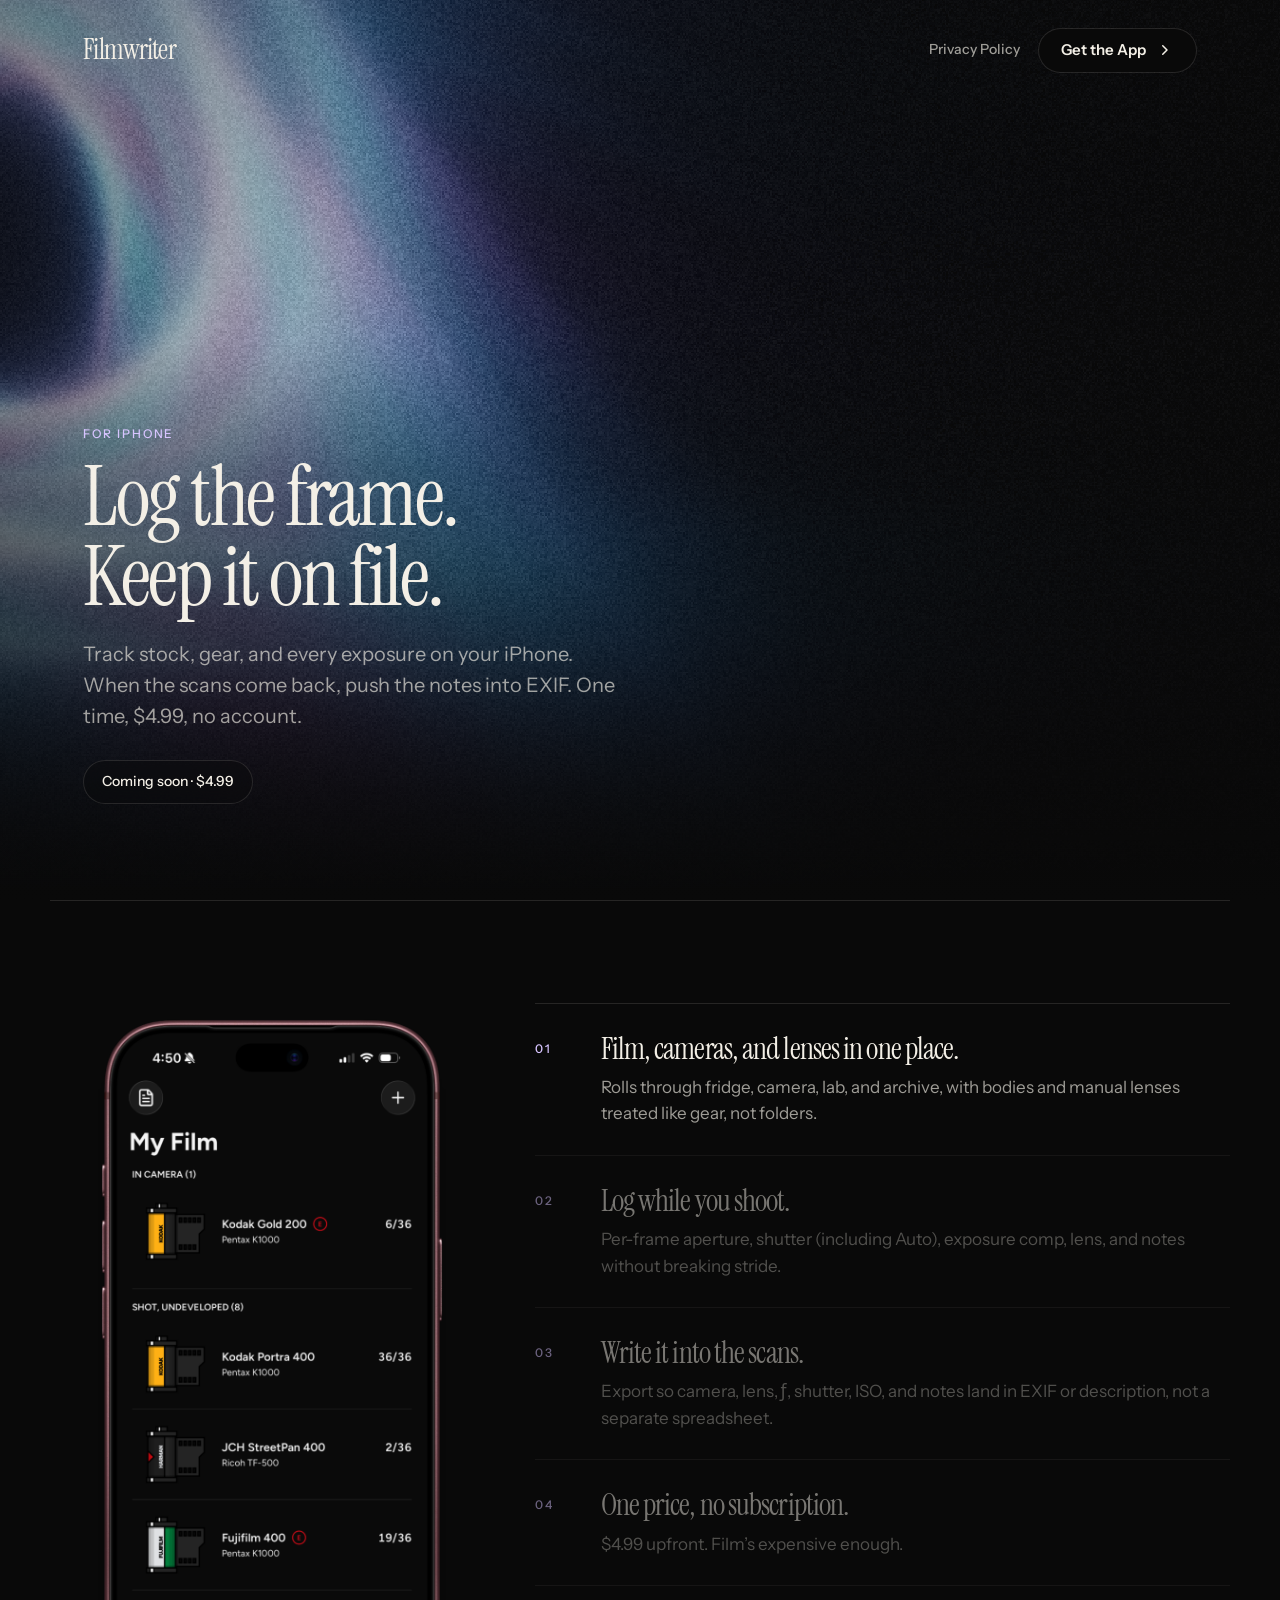
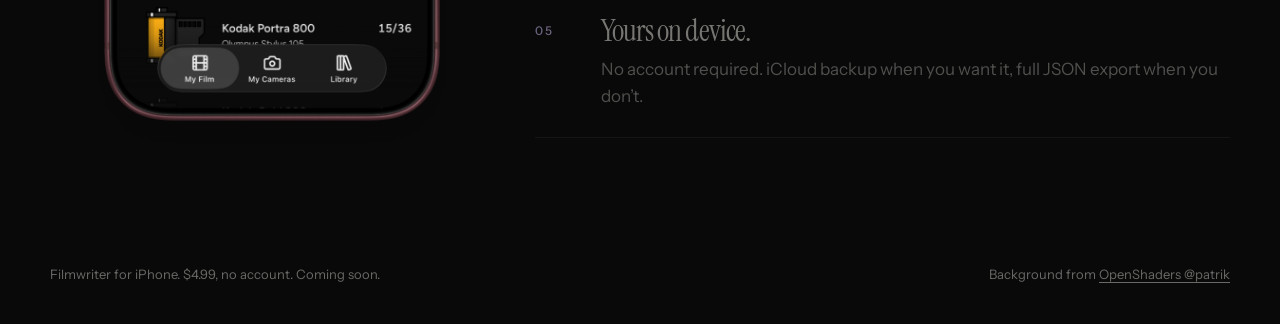
==== index.html @ 329762ef "Add a privacy policy page and a more descriptive site title. Co-authored-by: Cursor <cursoragent@cur" ====
<!DOCTYPE html>
<html lang="en">
  <head>
    <meta charset="UTF-8" />
    <meta name="viewport" content="width=device-width, initial-scale=1.0" />
    <title>Filmwriter — Analog film logging for iPhone</title>
    <meta
      name="description"
      content="Track stock, gear, and every exposure on your iPhone. When the scans come back, push the notes into EXIF. One time, $4.99, no account."
    />
    <link rel="preconnect" href="https://fonts.googleapis.com" />
    <link rel="preconnect" href="https://fonts.gstatic.com" crossorigin />
    <link
      href="https://fonts.googleapis.com/css2?family=Instrument+Sans:ital,wght@0,400;0,500;0,600;1,400&family=Instrument+Serif:ital@0;1&display=swap"
      rel="stylesheet"
    />
    <link rel="stylesheet" href="css/styles.css" />
  </head>
  <body>
    <header class="nav">
      <a class="wordmark" href="#top">Filmwriter</a>
      <div class="nav-actions">
        <a class="nav-link" href="privacy.html">Privacy Policy</a>
        <a class="get-app" href="#features">
          <span class="get-app-glow" aria-hidden="true"></span>
          <span class="get-app-inner">
            <span class="get-app-label">Get the App</span>
            <svg
              class="get-app-icon"
              viewBox="0 0 20 20"
              fill="currentColor"
              aria-hidden="true"
            >
              <path
                fill-rule="evenodd"
                clip-rule="evenodd"
                d="M8.22 5.22a.75.75 0 0 1 1.06 0l4.25 4.25a.75.75 0 0 1 0 1.06l-4.25 4.25a.75.75 0 0 1-1.06-1.06L11.94 10 8.22 6.28a.75.75 0 0 1 0-1.06Z"
              />
            </svg>
          </span>
        </a>
      </div>
    </header>

    <section class="hero" id="top">
      <canvas id="hero-shader" class="hero-shader" aria-hidden="true"></canvas>
      <div class="hero-veil"></div>
      <div class="hero-content">
        <p class="hero-kicker">For iPhone</p>
        <h1>Log the frame.<br />Keep it on file.</h1>
        <p class="hero-lede">
          Track stock, gear, and every exposure on your iPhone. When the scans
          come back, push the notes into EXIF. One time, $4.99, no account.
        </p>
        <div class="hero-actions">
          <span class="app-store" aria-disabled="true">Coming soon · $4.99</span>
        </div>
      </div>
    </section>

    <section class="features" id="features">
      <div class="features-stage" data-active="1">
        <div class="feature-visual" aria-hidden="true">
          <img
            src="assets/value-prop-1.png"
            alt=""
            width="1080"
            height="1920"
            data-feature="1"
            class="is-active"
          />
          <img
            src="assets/value-prop-2.png"
            alt=""
            width="1080"
            height="1920"
            data-feature="2"
          />
          <img
            src="assets/value-prop-3.png"
            alt=""
            width="1080"
            height="1920"
            data-feature="3"
          />
          <img
            src="assets/value-prop-4.png"
            alt=""
            width="1080"
            height="1920"
            data-feature="4"
          />
          <img
            src="assets/value-prop-5.png"
            alt=""
            width="1080"
            height="1920"
            data-feature="5"
          />
        </div>

        <ol class="feature-list">
            <li data-feature="1" class="is-active" tabindex="0">
              <span class="feature-index">01</span>
              <div>
                <h3>Film, cameras, and lenses in one place.</h3>
                <p>
                  Rolls through fridge, camera, lab, and archive, with bodies and
                  manual lenses treated like gear, not folders.
                </p>
              </div>
            </li>
            <li data-feature="2" tabindex="0">
              <span class="feature-index">02</span>
              <div>
                <h3>Log while you shoot.</h3>
                <p>
                  Per-frame aperture, shutter (including Auto), exposure comp,
                  lens, and notes without breaking stride.
                </p>
              </div>
            </li>
            <li data-feature="3" tabindex="0">
              <span class="feature-index">03</span>
              <div>
                <h3>Write it into the scans.</h3>
                <p>
                  Export so camera, lens, ƒ, shutter, ISO, and notes land in EXIF
                  or description, not a separate spreadsheet.
                </p>
              </div>
            </li>
            <li data-feature="4" tabindex="0">
              <span class="feature-index">04</span>
              <div>
                <h3>One price, no subscription.</h3>
                <p>$4.99 upfront. Film’s expensive enough.</p>
              </div>
            </li>
            <li data-feature="5" tabindex="0">
              <span class="feature-index">05</span>
              <div>
                <h3>Yours on device.</h3>
                <p>
                  No account required. iCloud backup when you want it, full JSON
                  export when you don’t.
                </p>
              </div>
            </li>
          </ol>
      </div>
    </section>

    <footer class="footer">
      <p>Filmwriter for iPhone. $4.99, no account. Coming soon.</p>
      <p class="footer-credit">
        Background from
        <a href="https://openshaders.com/@patrik" rel="noreferrer">OpenShaders @patrik</a>
      </p>
    </footer>

    <script type="module" src="js/main.js"></script>
  </body>
</html>
---- css/styles.css ----
:root {
  --bg: #090909;
  --paper: #f3efe6;
  --paper-muted: rgba(243, 239, 230, 0.64);
  --paper-faint: rgba(243, 239, 230, 0.42);
  --line: rgba(243, 239, 230, 0.12);
  --accent: #d7c4ff;
  --font-serif: "Instrument Serif", "Times New Roman", serif;
  --font-sans: "Instrument Sans", system-ui, sans-serif;
  --page-pad: clamp(28px, 6.5vw, 96px);
}

*,
*::before,
*::after {
  box-sizing: border-box;
  margin: 0;
  padding: 0;
}

html {
  scroll-behavior: smooth;
}

body {
  background: var(--bg);
  color: var(--paper);
  font-family: var(--font-sans);
  font-size: 17px;
  line-height: 1.55;
  -webkit-font-smoothing: antialiased;
  text-rendering: optimizeLegibility;
}

img,
canvas {
  display: block;
  max-width: 100%;
}

a {
  color: inherit;
  text-decoration: none;
}

.nav {
  position: fixed;
  top: 0;
  left: 0;
  right: 0;
  z-index: 10;
  display: flex;
  align-items: center;
  justify-content: space-between;
  padding: 28px var(--page-pad);
  pointer-events: none;
}

.nav a {
  pointer-events: auto;
}

.wordmark {
  font-family: var(--font-serif);
  font-size: 28px;
  letter-spacing: -0.03em;
  line-height: 1;
}

.nav-actions {
  display: flex;
  align-items: center;
  gap: 18px;
  pointer-events: auto;
}

.nav-link {
  font-size: 14px;
  font-weight: 500;
  color: var(--paper-muted);
  white-space: nowrap;
}

.nav-link:hover,
.nav-link[aria-current="page"] {
  color: var(--paper);
}

.get-app {
  position: relative;
  display: inline-block;
  padding: 1px;
  border-radius: 999px;
  background: var(--line);
  color: var(--paper);
  font-family: inherit;
  font-size: 15px;
  font-weight: 600;
  line-height: 1.5;
  box-shadow: none;
  transition: transform 0.3s ease-in-out;
}

.get-app-glow {
  position: absolute;
  inset: 0;
  border-radius: inherit;
  background: linear-gradient(90deg, #2dd4bf, #3b82f6, #a855f7);
  opacity: 0;
  transition: opacity 0.5s ease;
}

.get-app-inner {
  position: relative;
  z-index: 1;
  display: flex;
  align-items: center;
  gap: 8px;
  padding: 10px 22px;
  border-radius: 999px;
  background: var(--bg);
}

.get-app-label,
.get-app-icon {
  transition: transform 0.5s ease;
}

.get-app-icon {
  width: 20px;
  height: 20px;
  flex-shrink: 0;
}

.get-app:hover,
.get-app:focus-visible {
  transform: scale(1.05);
  outline: none;
}

.get-app:hover .get-app-glow,
.get-app:focus-visible .get-app-glow {
  opacity: 1;
}

.get-app:hover .get-app-label,
.get-app:hover .get-app-icon,
.get-app:focus-visible .get-app-label,
.get-app:focus-visible .get-app-icon {
  transform: translateX(4px);
}

.get-app:active {
  transform: scale(0.95);
}

.hero {
  position: relative;
  min-height: 100svh;
  display: flex;
  align-items: flex-end;
  overflow: hidden;
  background: var(--bg);
}

.hero-shader {
  position: absolute;
  inset: 0;
  width: 100%;
  height: 100%;
}

.hero-veil {
  position: absolute;
  inset: 0;
  background:
    linear-gradient(180deg, rgba(9, 9, 9, 0.18) 0%, rgba(9, 9, 9, 0.08) 38%, rgba(9, 9, 9, 0.55) 72%, var(--bg) 100%),
    linear-gradient(90deg, rgba(9, 9, 9, 0.35) 0%, transparent 42%);
  pointer-events: none;
}

.hero-content {
  position: relative;
  z-index: 1;
  width: min(720px, calc(100% - 2 * var(--page-pad)));
  margin: 0 var(--page-pad) 96px;
}

.hero-kicker,
.feature-index {
  font-size: 12px;
  font-weight: 500;
  letter-spacing: 0.16em;
  text-transform: uppercase;
  color: var(--accent);
}

.hero h1 {
  margin-top: 14px;
  font-family: var(--font-serif);
  font-size: clamp(44px, 7.2vw, 84px);
  font-weight: 400;
  letter-spacing: -0.03em;
  line-height: 0.95;
}

.hero-lede {
  margin-top: 22px;
  max-width: 42ch;
  font-size: clamp(17px, 2vw, 20px);
  color: var(--paper-muted);
}

.hero-actions {
  margin-top: 28px;
}

.app-store {
  display: inline-flex;
  align-items: center;
  min-height: 44px;
  padding: 0 18px;
  border: 1px solid var(--line);
  border-radius: 999px;
  background: rgba(9, 9, 9, 0.35);
  backdrop-filter: blur(12px);
  font-size: 14px;
  font-weight: 500;
  color: var(--paper);
}

.features {
  position: relative;
  width: min(1180px, calc(100% - 56px));
  margin: 0 auto;
  padding: 96px 0 120px;
  border-top: 1px solid var(--line);
  scroll-margin-top: 24px;
}

.features-stage {
  display: grid;
  grid-template-columns: minmax(240px, 0.78fr) minmax(0, 1.22fr);
  gap: 8px 40px;
  align-items: center;
}

.feature-visual {
  position: sticky;
  top: 72px;
  width: 100%;
  max-width: 420px;
  aspect-ratio: 1080 / 1920;
  justify-self: center;
  overflow: hidden;
}

.feature-visual img {
  position: absolute;
  inset: 0;
  width: 100%;
  height: 100%;
  object-fit: contain;
  transform: scale(1.22);
  opacity: 0;
  pointer-events: none;
  transition: opacity 0.35s ease;
}

.feature-visual img.is-active {
  opacity: 1;
}

.feature-list {
  list-style: none;
  display: grid;
  gap: 0;
}

.feature-list li {
  display: grid;
  grid-template-columns: 48px minmax(0, 1fr);
  gap: 18px;
  padding: 28px 0;
  border-top: 1px solid var(--line);
  cursor: pointer;
  transition: opacity 0.25s ease;
}

.feature-list li:last-child {
  border-bottom: 1px solid var(--line);
}

.feature-list li {
  opacity: 0.48;
}

.feature-list li.is-active,
.feature-list li:hover {
  opacity: 1;
}

.feature-index {
  padding-top: 8px;
}

.feature-list h3 {
  font-family: var(--font-serif);
  font-size: clamp(24px, 2.4vw, 30px);
  font-weight: 400;
  letter-spacing: -0.03em;
  line-height: 1.15;
}

.feature-list p {
  margin-top: 8px;
  color: var(--paper-muted);
}

.footer {
  display: flex;
  flex-wrap: wrap;
  justify-content: space-between;
  gap: 12px 24px;
  width: min(1180px, calc(100% - 56px));
  margin: 0 auto;
  padding: 0 0 40px;
  color: var(--paper-faint);
  font-size: 13px;
}

.footer a {
  border-bottom: 1px solid currentColor;
}

.footer a:hover {
  color: var(--paper);
}

.legal {
  padding: 128px 0 80px;
}

.legal-doc {
  width: min(680px, calc(100% - 2 * var(--page-pad)));
  margin: 0 auto;
}

.legal-doc h1 {
  font-family: var(--font-serif);
  font-size: clamp(40px, 6vw, 64px);
  font-weight: 400;
  letter-spacing: -0.03em;
  line-height: 0.95;
}

.legal-updated {
  margin-top: 16px;
  color: var(--paper-faint);
  font-size: 14px;
}

.legal-doc h2 {
  margin-top: 2.2em;
  font-family: var(--font-serif);
  font-size: 28px;
  font-weight: 400;
  letter-spacing: -0.03em;
}

.legal-doc p,
.legal-doc li {
  margin-top: 0.85em;
  color: var(--paper-muted);
}

.legal-doc ul {
  margin: 0.4em 0 0;
  padding-left: 1.2em;
}

.legal-doc a {
  color: var(--paper);
  border-bottom: 1px solid var(--line);
}

.legal-doc a:hover {
  border-bottom-color: var(--paper);
}

@media (max-width: 860px) {
  .features {
    padding: 72px 0 88px;
  }

  .features-stage {
    grid-template-columns: 1fr;
    gap: 28px;
  }

  .feature-visual {
    position: relative;
    top: auto;
    width: min(320px, 70%);
    max-height: none;
    justify-self: center;
  }

  .hero-content {
    margin-bottom: 72px;
  }
}

@media (max-width: 560px) {
  .features,
  .footer {
    width: calc(100% - 40px);
  }
}

@media (prefers-reduced-motion: reduce) {
  html {
    scroll-behavior: auto;
  }

  .feature-visual img,
  .feature-list li,
  .get-app,
  .get-app-glow,
  .get-app-label,
  .get-app-icon {
    transition: none;
  }

  .get-app:hover,
  .get-app:hover .get-app-label,
  .get-app:hover .get-app-icon {
    transform: none;
  }
}
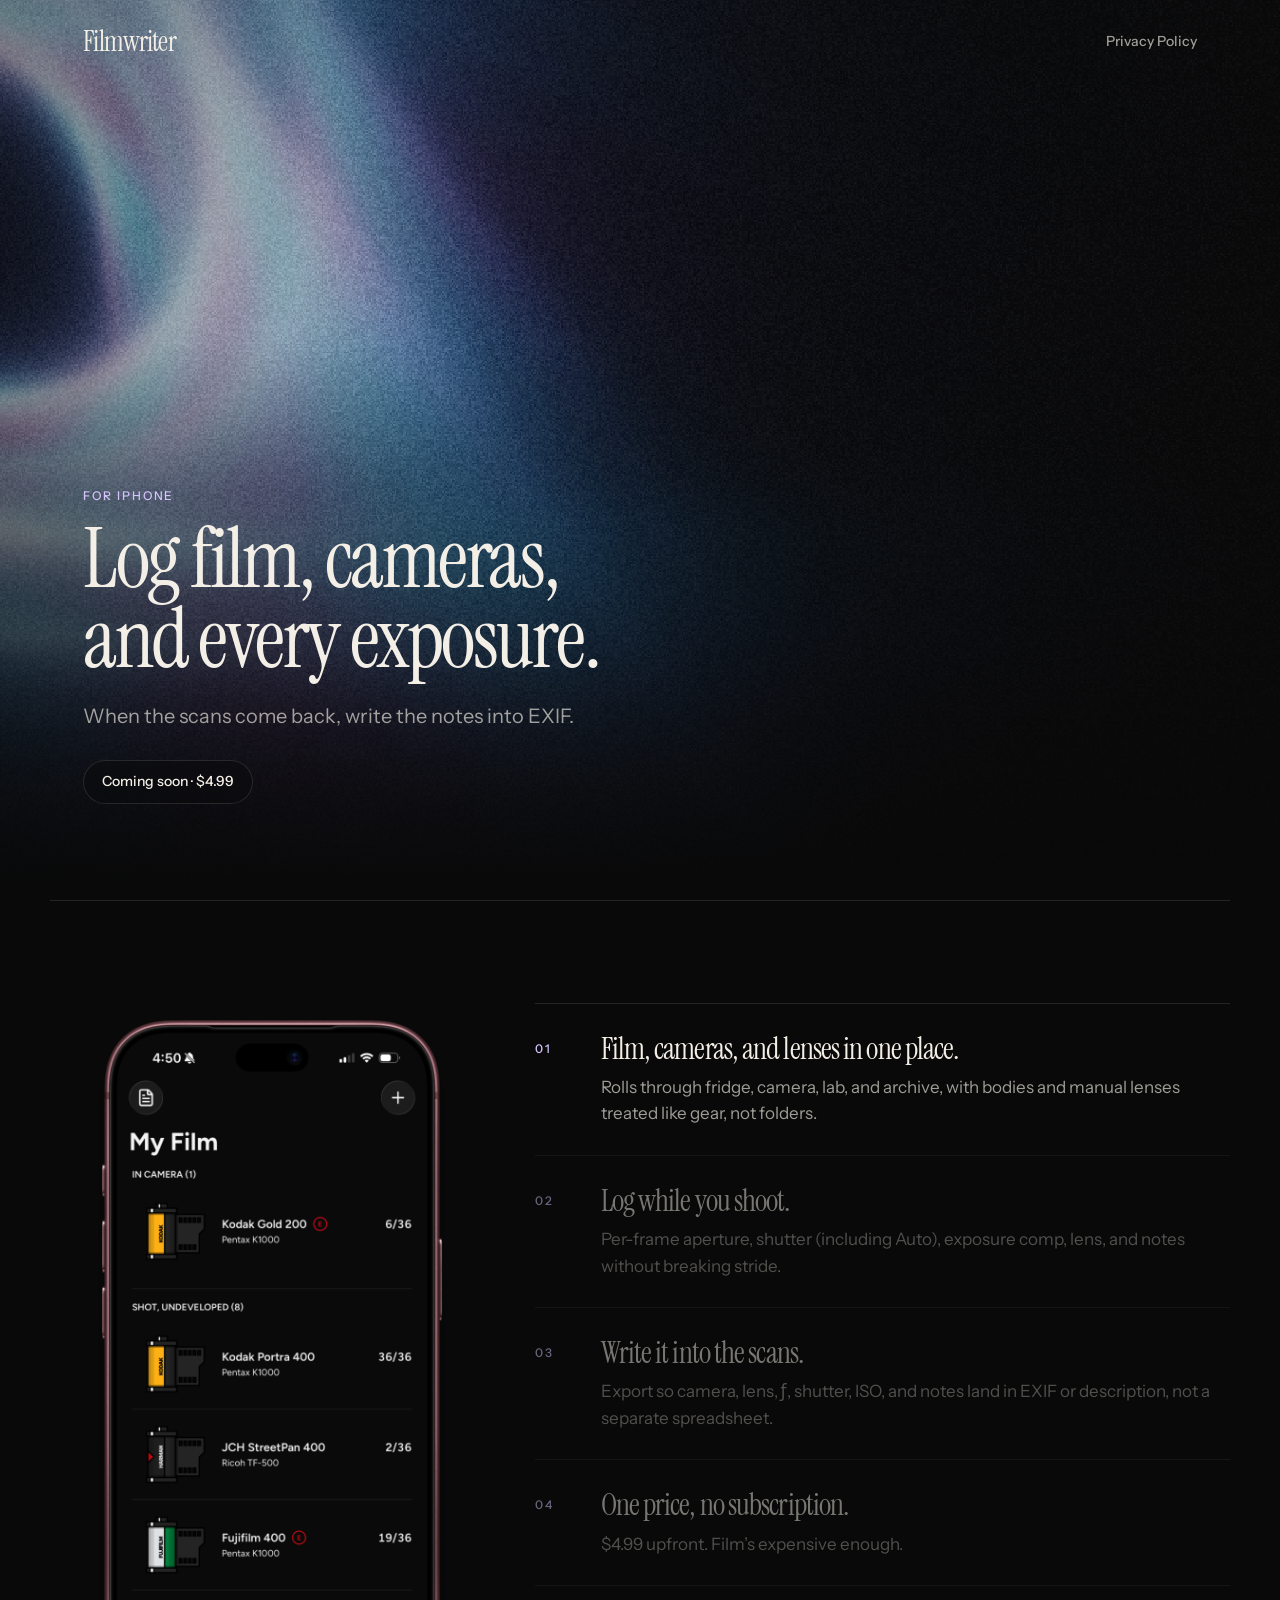
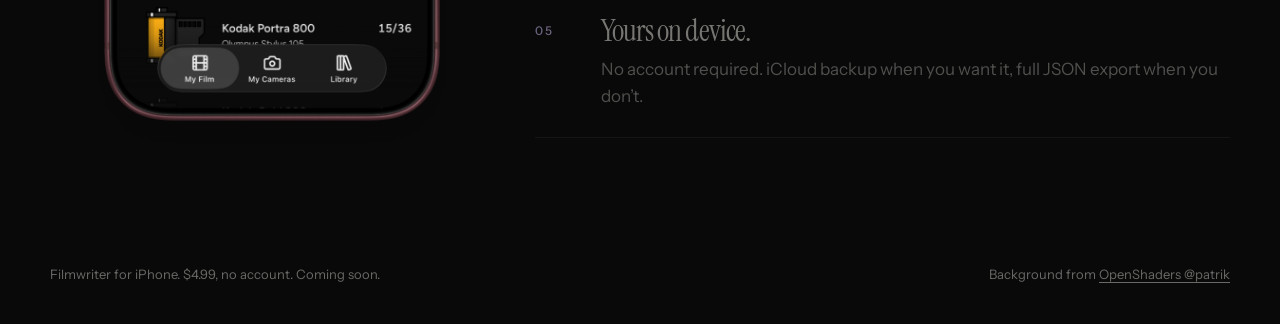
==== commit 8f55228f: "Clarify the hero copy and hide Get the App until launch. Co-authored-by: Cursor <cursoragent@cursor." ====
--- a/index.html
+++ b/index.html
@@ -21,24 +21,6 @@
       <a class="wordmark" href="#top">Filmwriter</a>
       <div class="nav-actions">
         <a class="nav-link" href="privacy.html">Privacy Policy</a>
-        <a class="get-app" href="#features">
-          <span class="get-app-glow" aria-hidden="true"></span>
-          <span class="get-app-inner">
-            <span class="get-app-label">Get the App</span>
-            <svg
-              class="get-app-icon"
-              viewBox="0 0 20 20"
-              fill="currentColor"
-              aria-hidden="true"
-            >
-              <path
-                fill-rule="evenodd"
-                clip-rule="evenodd"
-                d="M8.22 5.22a.75.75 0 0 1 1.06 0l4.25 4.25a.75.75 0 0 1 0 1.06l-4.25 4.25a.75.75 0 0 1-1.06-1.06L11.94 10 8.22 6.28a.75.75 0 0 1 0-1.06Z"
-              />
-            </svg>
-          </span>
-        </a>
       </div>
     </header>
 
@@ -47,11 +29,8 @@
       <div class="hero-veil"></div>
       <div class="hero-content">
         <p class="hero-kicker">For iPhone</p>
-        <h1>Log the frame.<br />Keep it on file.</h1>
-        <p class="hero-lede">
-          Track stock, gear, and every exposure on your iPhone. When the scans
-          come back, push the notes into EXIF. One time, $4.99, no account.
-        </p>
+        <h1>Log film, cameras,<br />and every exposure.</h1>
+        <p class="hero-lede">When the scans come back, write the notes into EXIF.</p>
         <div class="hero-actions">
           <span class="app-store" aria-disabled="true">Coming soon · $4.99</span>
         </div>
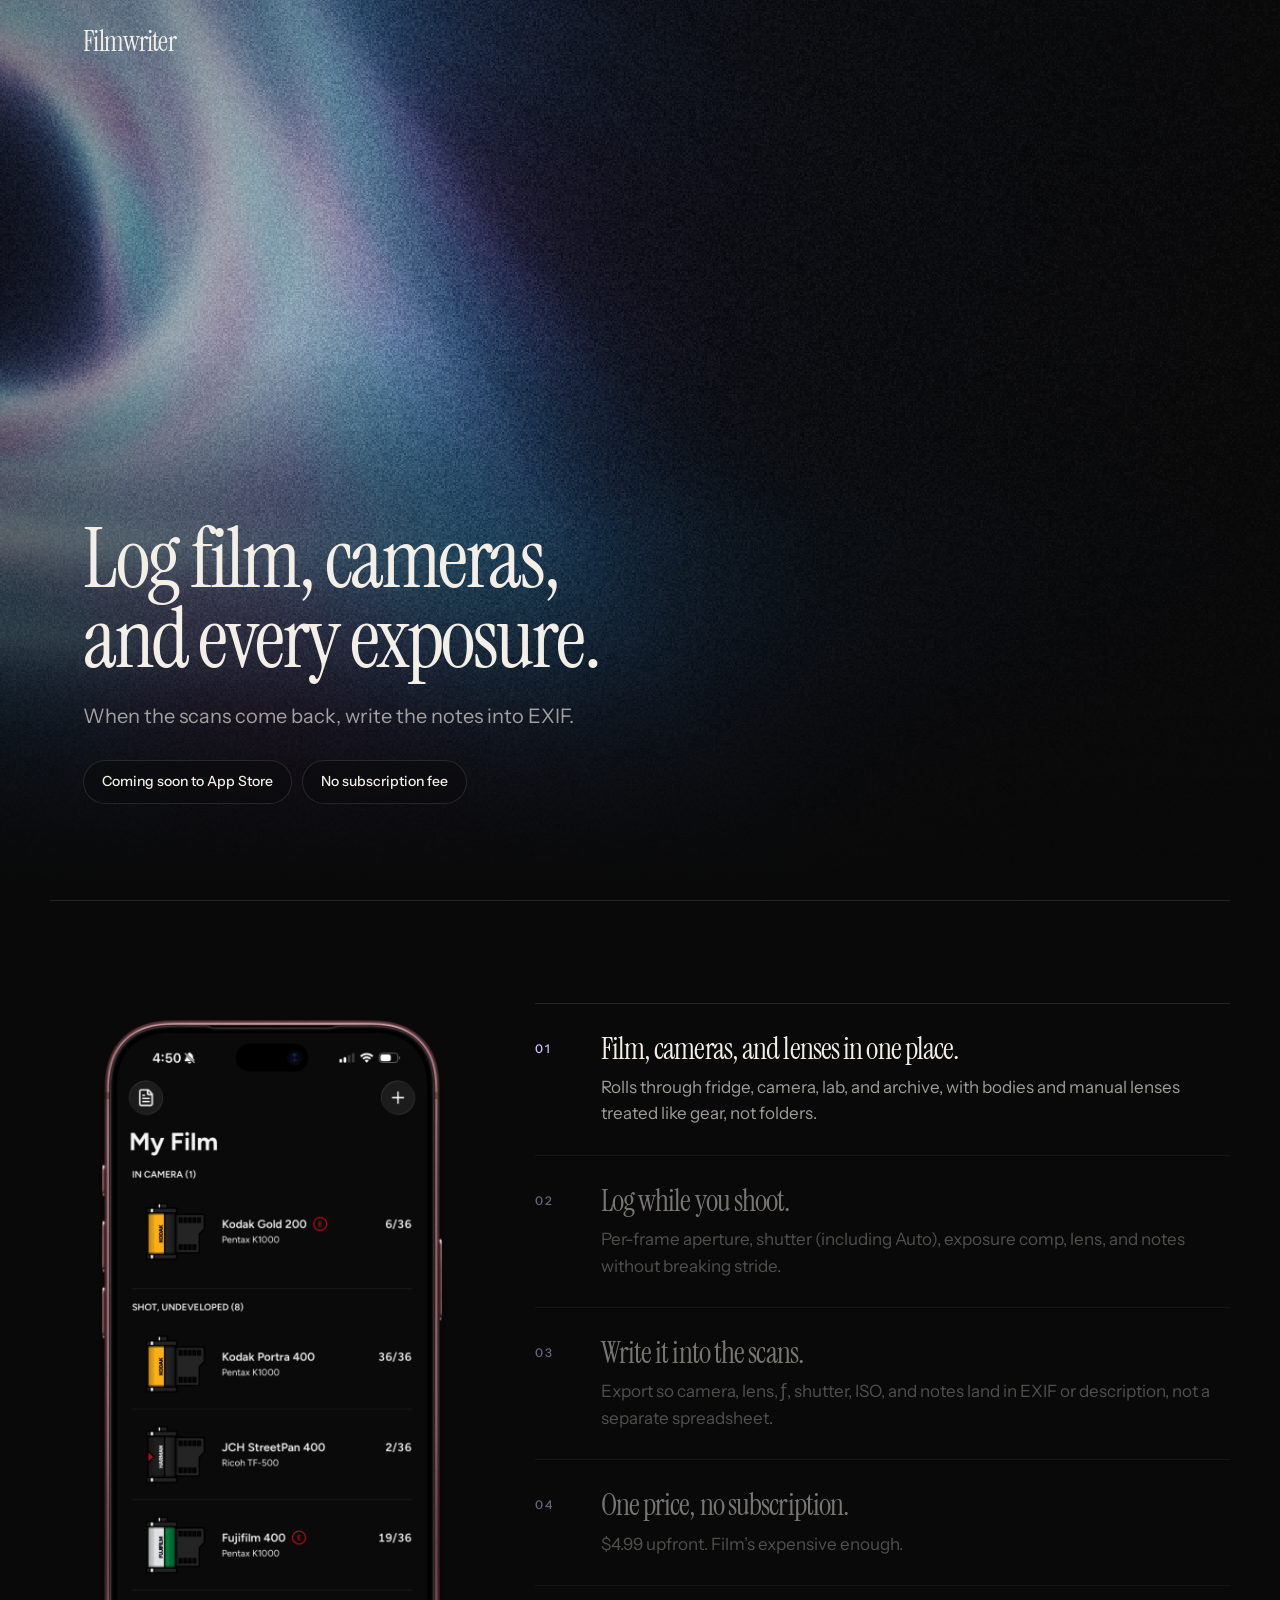
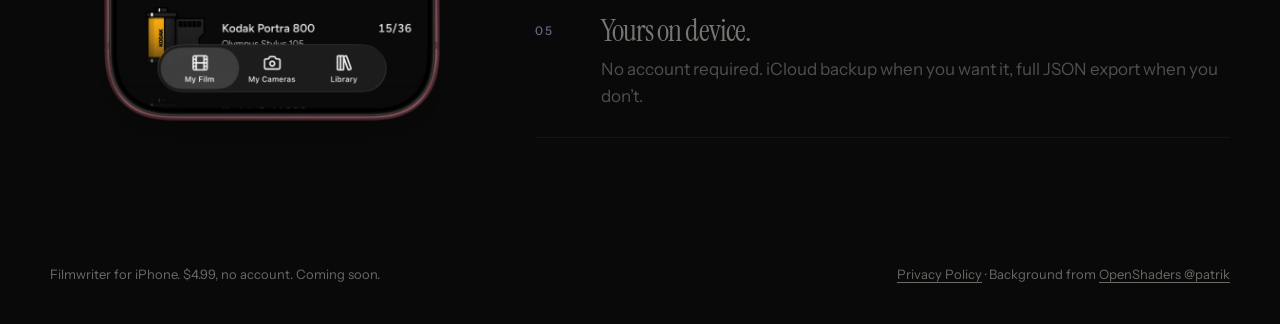
==== commit 423cf9db: "Move privacy into the footer and refresh the hero pills. Co-authored-by: Cursor <cursoragent@cursor." ====
--- a/index.html
+++ b/index.html
@@ -19,20 +19,17 @@
   <body>
     <header class="nav">
       <a class="wordmark" href="#top">Filmwriter</a>
-      <div class="nav-actions">
-        <a class="nav-link" href="privacy.html">Privacy Policy</a>
-      </div>
     </header>
 
     <section class="hero" id="top">
       <canvas id="hero-shader" class="hero-shader" aria-hidden="true"></canvas>
       <div class="hero-veil"></div>
       <div class="hero-content">
-        <p class="hero-kicker">For iPhone</p>
         <h1>Log film, cameras,<br />and every exposure.</h1>
         <p class="hero-lede">When the scans come back, write the notes into EXIF.</p>
         <div class="hero-actions">
-          <span class="app-store" aria-disabled="true">Coming soon · $4.99</span>
+          <span class="app-store" aria-disabled="true">Coming soon to App Store</span>
+          <span class="app-store" aria-disabled="true">No subscription fee</span>
         </div>
       </div>
     </section>
@@ -133,7 +130,8 @@
     <footer class="footer">
       <p>Filmwriter for iPhone. $4.99, no account. Coming soon.</p>
       <p class="footer-credit">
-        Background from
+        <a href="privacy.html">Privacy Policy</a>
+        · Background from
         <a href="https://openshaders.com/@patrik" rel="noreferrer">OpenShaders @patrik</a>
       </p>
     </footer>
--- a/css/styles.css
+++ b/css/styles.css
@@ -186,7 +186,6 @@
   margin: 0 var(--page-pad) 96px;
 }
 
-.hero-kicker,
 .feature-index {
   font-size: 12px;
   font-weight: 500;
@@ -196,7 +195,7 @@
 }
 
 .hero h1 {
-  margin-top: 14px;
+  margin-top: 0;
   font-family: var(--font-serif);
   font-size: clamp(44px, 7.2vw, 84px);
   font-weight: 400;
@@ -212,6 +211,10 @@
 }
 
 .hero-actions {
+  display: flex;
+  flex-wrap: wrap;
+  align-items: center;
+  gap: 10px;
   margin-top: 28px;
 }
 
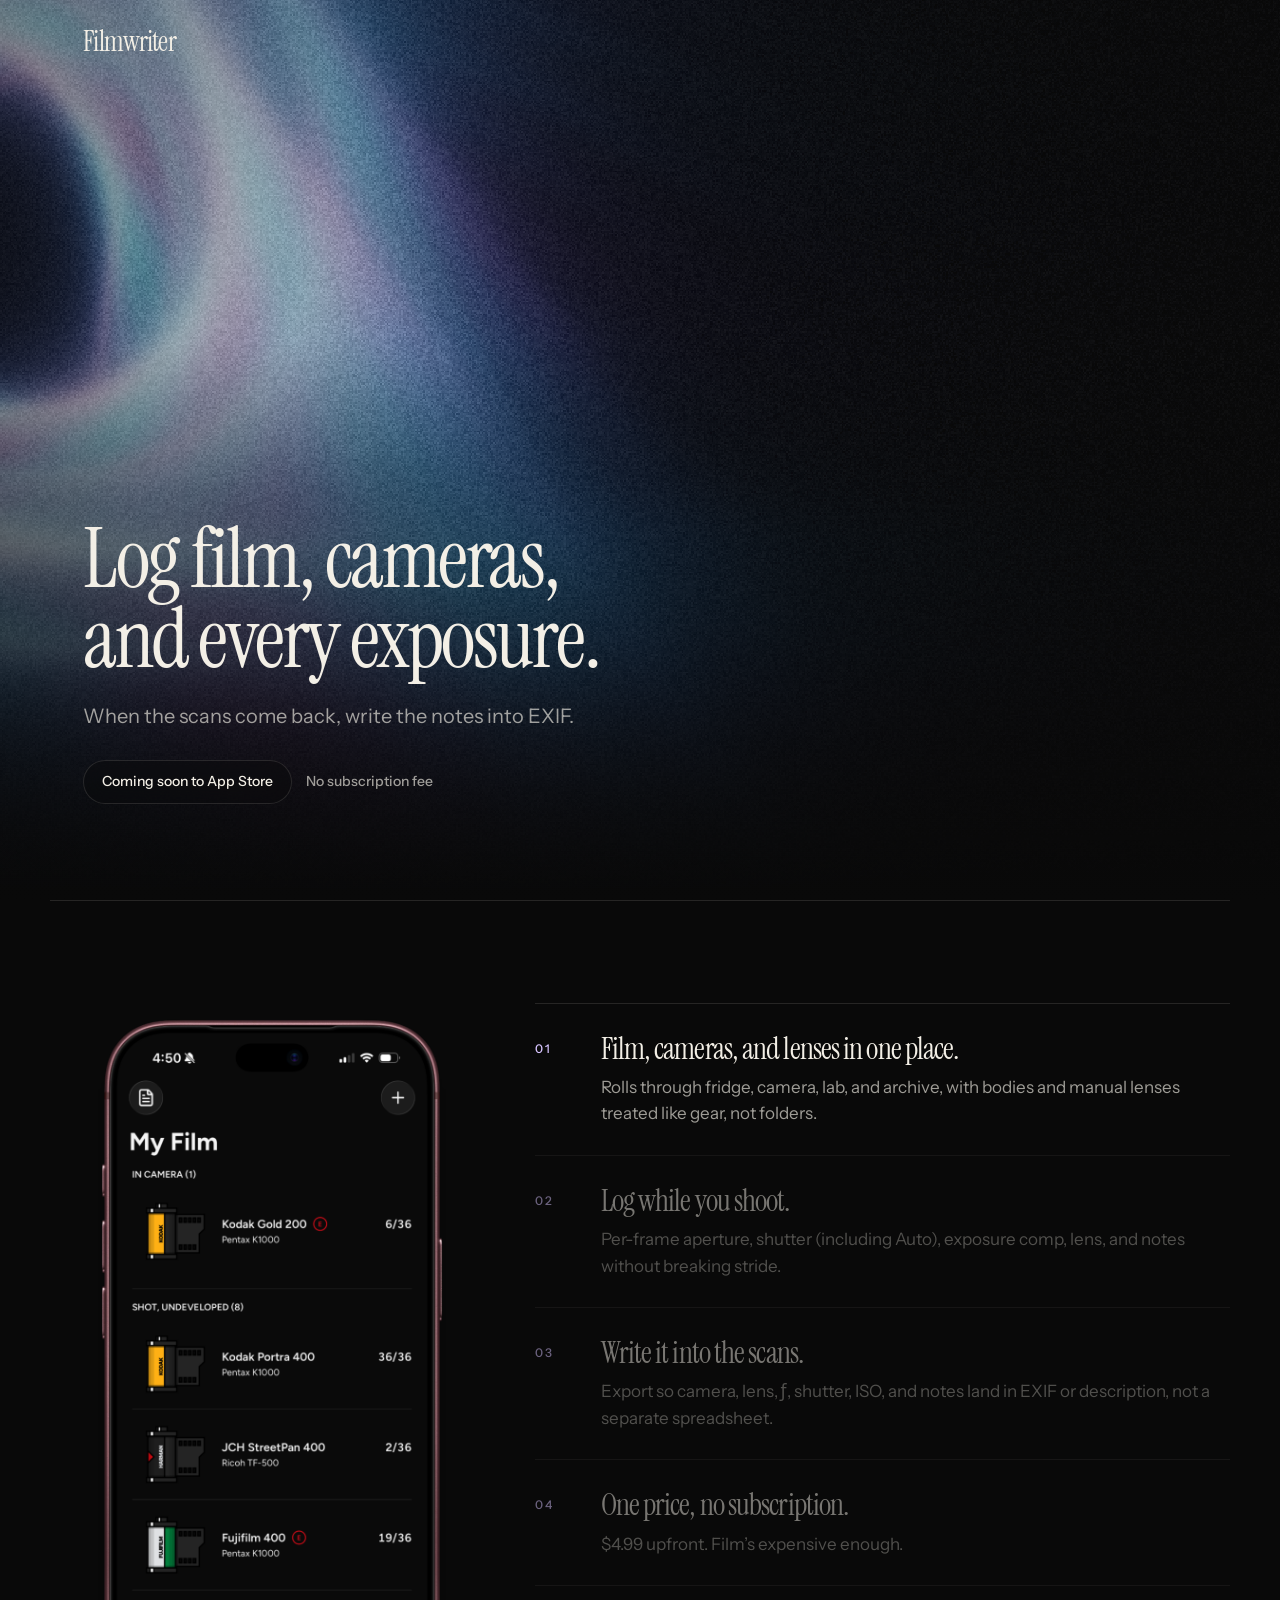
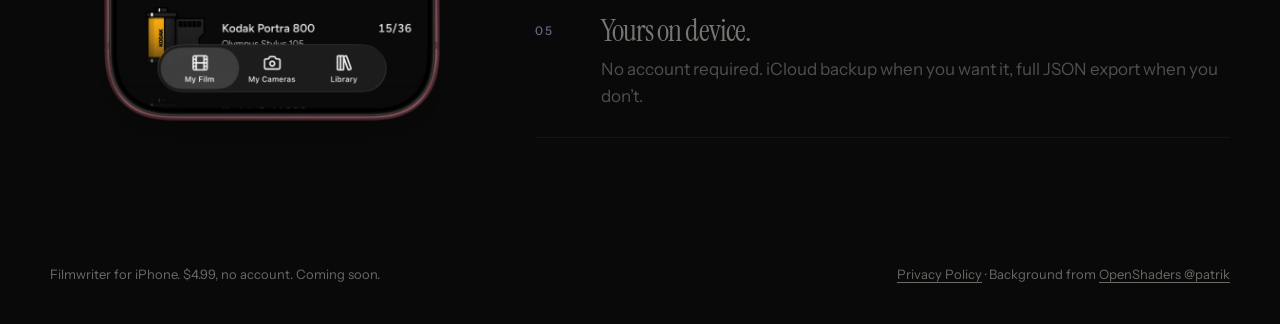
==== commit 4a724988: "Show the no-subscription note as plain text beside the pill. Co-authored-by: Cursor <cursoragent@cur" ====
--- a/index.html
+++ b/index.html
@@ -29,7 +29,7 @@
         <p class="hero-lede">When the scans come back, write the notes into EXIF.</p>
         <div class="hero-actions">
           <span class="app-store" aria-disabled="true">Coming soon to App Store</span>
-          <span class="app-store" aria-disabled="true">No subscription fee</span>
+          <span class="hero-note">No subscription fee</span>
         </div>
       </div>
     </section>
--- a/css/styles.css
+++ b/css/styles.css
@@ -214,7 +214,7 @@
   display: flex;
   flex-wrap: wrap;
   align-items: center;
-  gap: 10px;
+  gap: 14px;
   margin-top: 28px;
 }
 
@@ -230,6 +230,12 @@
   font-size: 14px;
   font-weight: 500;
   color: var(--paper);
+}
+
+.hero-note {
+  font-size: 14px;
+  font-weight: 500;
+  color: var(--paper-muted);
 }
 
 .features {
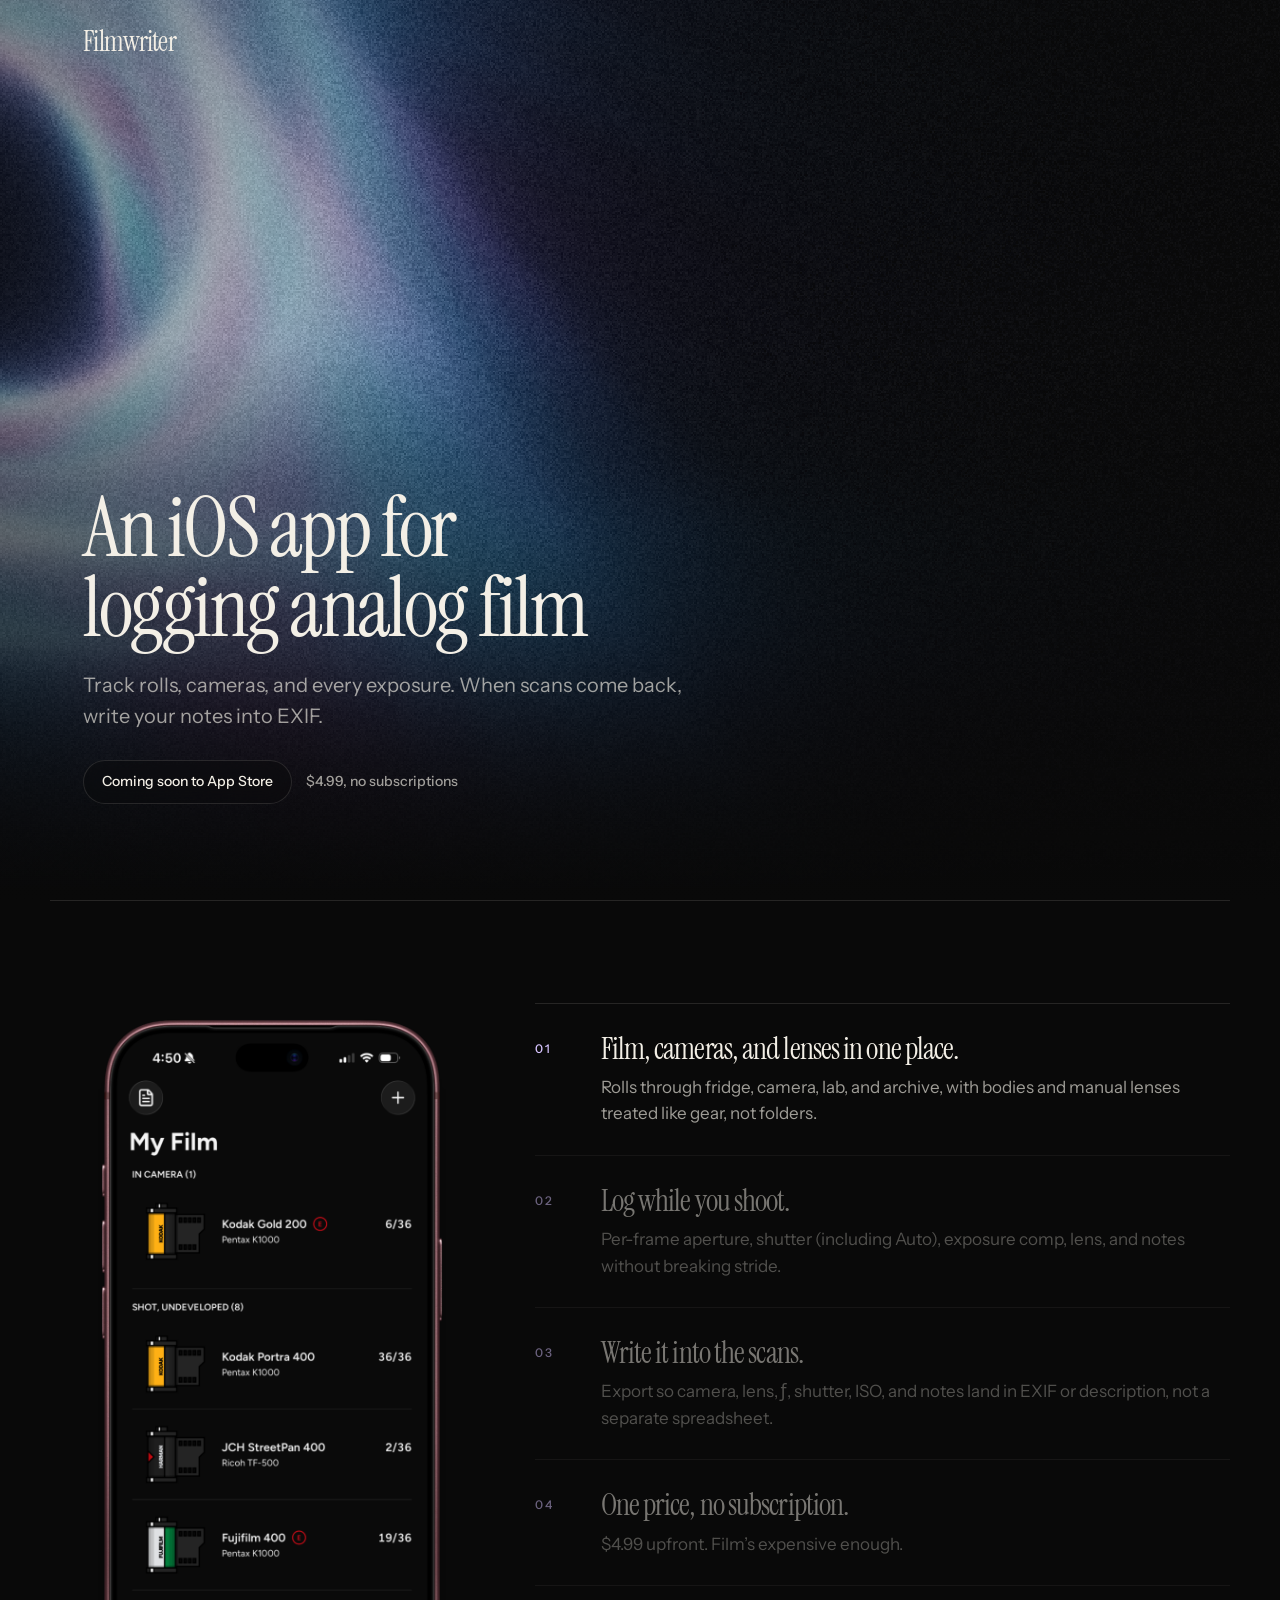
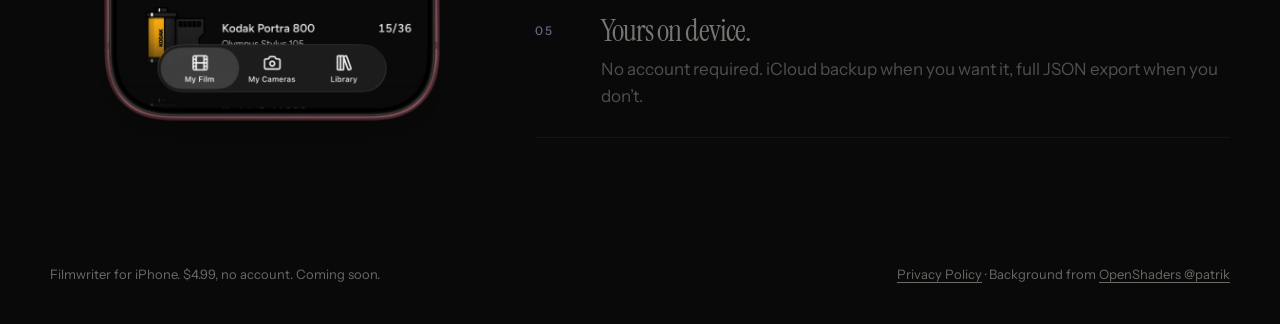
==== commit ac0682e9: "Rewrite the hero headline, subhead, and price note. Co-authored-by: Cursor <cursoragent@cursor.com>" ====
--- a/index.html
+++ b/index.html
@@ -25,11 +25,11 @@
       <canvas id="hero-shader" class="hero-shader" aria-hidden="true"></canvas>
       <div class="hero-veil"></div>
       <div class="hero-content">
-        <h1>Log film, cameras,<br />and every exposure.</h1>
-        <p class="hero-lede">When the scans come back, write the notes into EXIF.</p>
+        <h1>An iOS app for<br />logging analog film</h1>
+        <p class="hero-lede">Track rolls, cameras, and every exposure. When scans come back, write your notes into EXIF.</p>
         <div class="hero-actions">
           <span class="app-store" aria-disabled="true">Coming soon to App Store</span>
-          <span class="hero-note">No subscription fee</span>
+          <span class="hero-note">$4.99, no subscriptions</span>
         </div>
       </div>
     </section>
--- a/css/styles.css
+++ b/css/styles.css
@@ -205,7 +205,7 @@
 
 .hero-lede {
   margin-top: 22px;
-  max-width: 42ch;
+  max-width: 48ch;
   font-size: clamp(17px, 2vw, 20px);
   color: var(--paper-muted);
 }
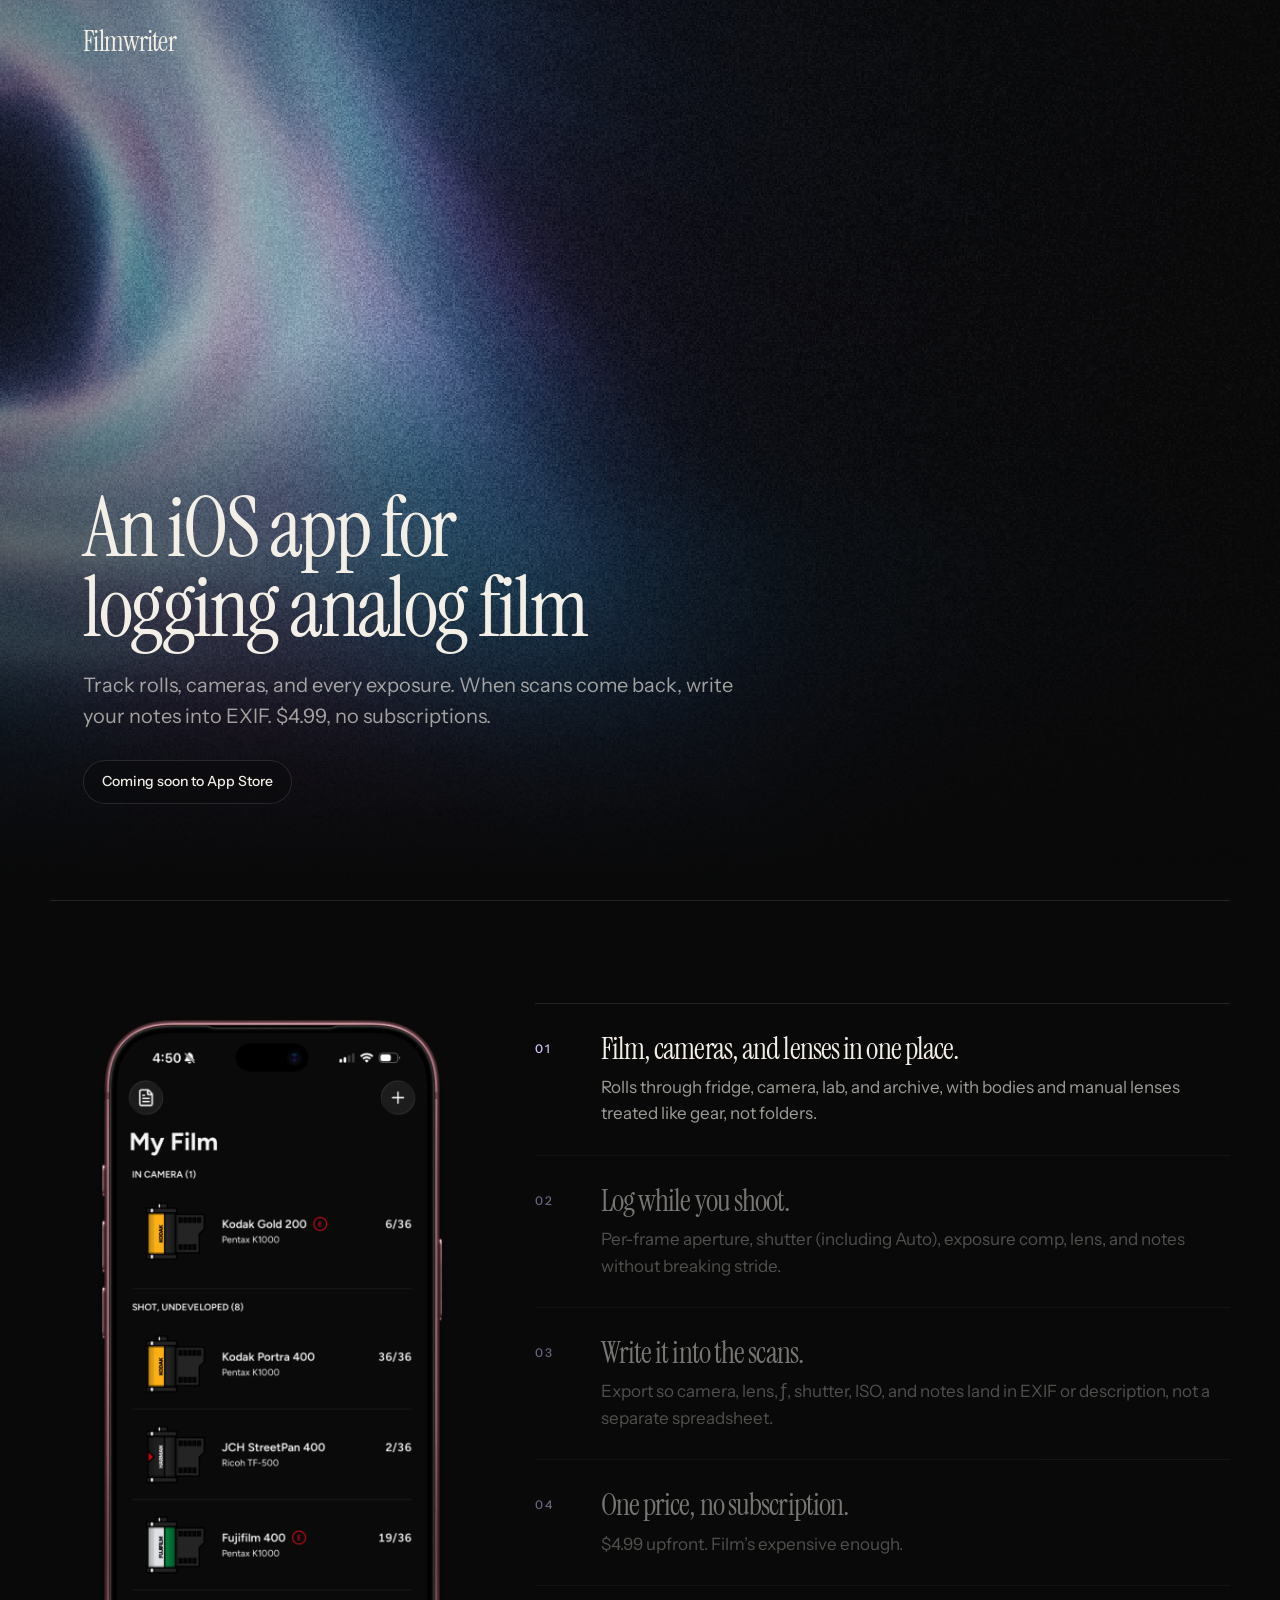
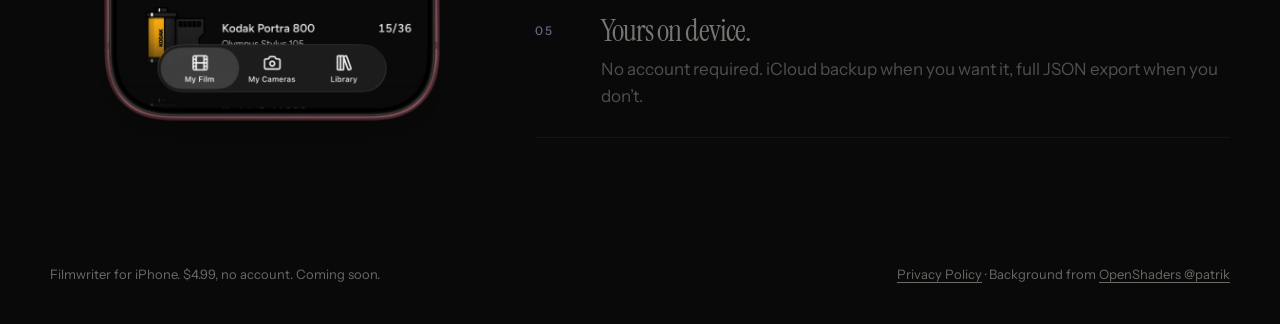
==== commit d050438a: "Move the price into the hero subhead. Co-authored-by: Cursor <cursoragent@cursor.com>" ====
--- a/index.html
+++ b/index.html
@@ -26,10 +26,9 @@
       <div class="hero-veil"></div>
       <div class="hero-content">
         <h1>An iOS app for<br />logging analog film</h1>
-        <p class="hero-lede">Track rolls, cameras, and every exposure. When scans come back, write your notes into EXIF.</p>
+        <p class="hero-lede">Track rolls, cameras, and every exposure. When scans come back, write your notes into EXIF. $4.99, no subscriptions.</p>
         <div class="hero-actions">
           <span class="app-store" aria-disabled="true">Coming soon to App Store</span>
-          <span class="hero-note">$4.99, no subscriptions</span>
         </div>
       </div>
     </section>
--- a/css/styles.css
+++ b/css/styles.css
@@ -205,7 +205,7 @@
 
 .hero-lede {
   margin-top: 22px;
-  max-width: 48ch;
+  max-width: 52ch;
   font-size: clamp(17px, 2vw, 20px);
   color: var(--paper-muted);
 }
@@ -230,12 +230,6 @@
   font-size: 14px;
   font-weight: 500;
   color: var(--paper);
-}
-
-.hero-note {
-  font-size: 14px;
-  font-weight: 500;
-  color: var(--paper-muted);
 }
 
 .features {
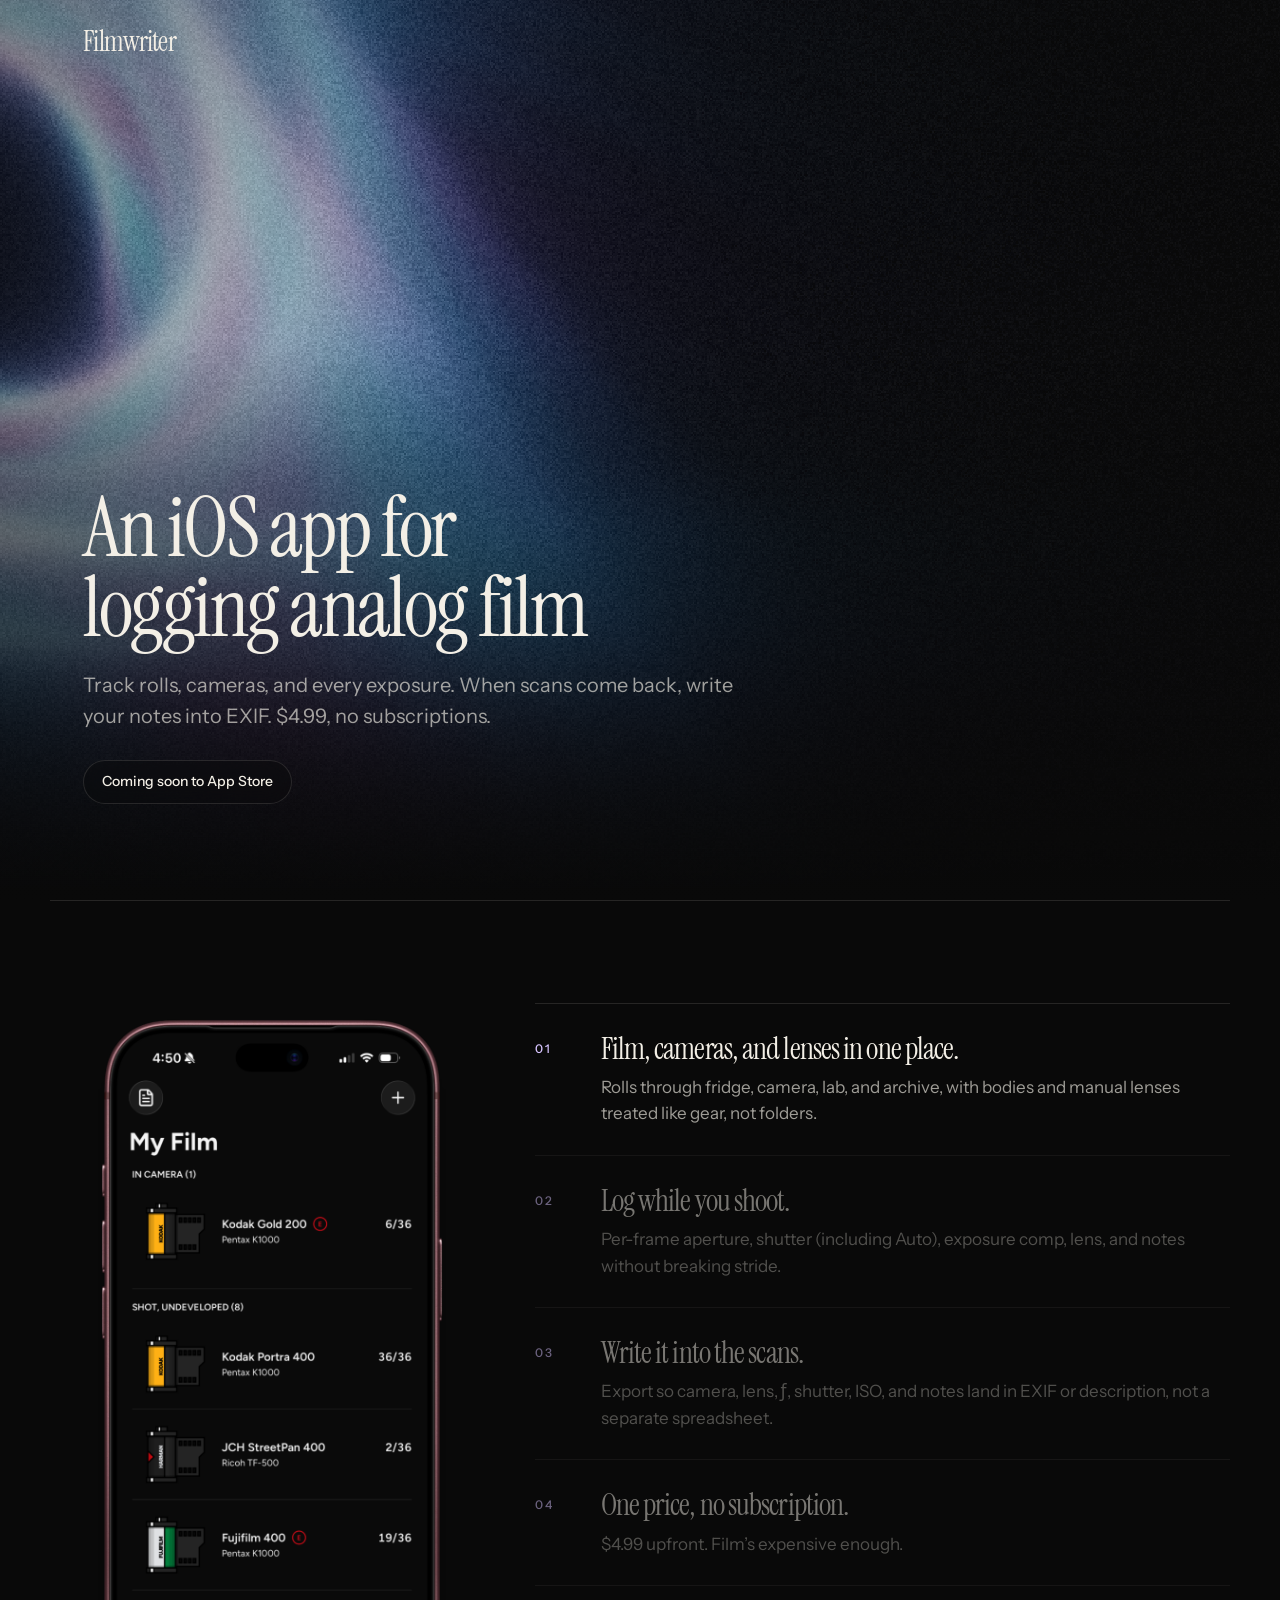
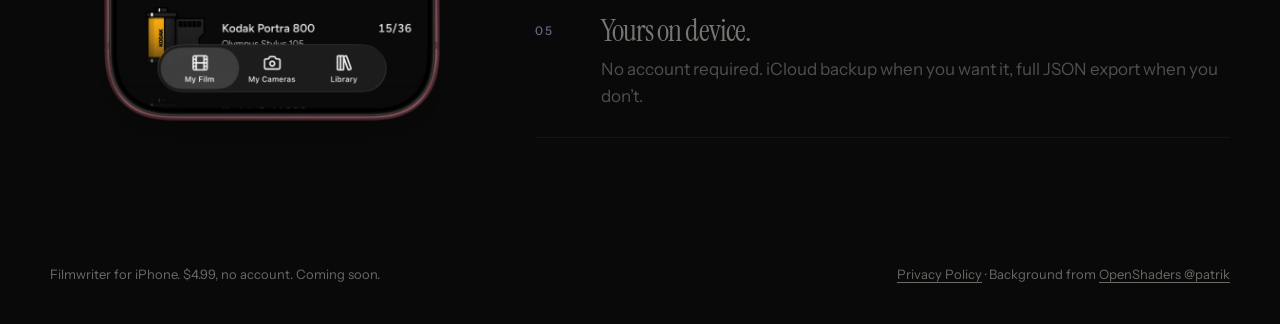
==== commit 21618309: "Draw the hero shader behind the mobile status bar. Co-authored-by: Cursor <cursoragent@cursor.com>" ====
--- a/index.html
+++ b/index.html
@@ -2,7 +2,9 @@
 <html lang="en">
   <head>
     <meta charset="UTF-8" />
-    <meta name="viewport" content="width=device-width, initial-scale=1.0" />
+    <meta name="viewport" content="width=device-width, initial-scale=1.0, viewport-fit=cover" />
+    <meta name="apple-mobile-web-app-capable" content="yes" />
+    <meta name="apple-mobile-web-app-status-bar-style" content="black-translucent" />
     <title>Filmwriter — Analog film logging for iPhone</title>
     <meta
       name="description"
--- a/css/styles.css
+++ b/css/styles.css
@@ -52,7 +52,7 @@
   display: flex;
   align-items: center;
   justify-content: space-between;
-  padding: 28px var(--page-pad);
+  padding: calc(28px + env(safe-area-inset-top, 0px)) var(--page-pad) 28px;
   pointer-events: none;
 }
 
@@ -157,6 +157,7 @@
 .hero {
   position: relative;
   min-height: 100svh;
+  min-height: 100dvh;
   display: flex;
   align-items: flex-end;
   overflow: hidden;
@@ -168,6 +169,7 @@
   inset: 0;
   width: 100%;
   height: 100%;
+  max-width: none;
 }
 
 .hero-veil {
@@ -327,7 +329,7 @@
   gap: 12px 24px;
   width: min(1180px, calc(100% - 56px));
   margin: 0 auto;
-  padding: 0 0 40px;
+  padding: 0 0 calc(40px + env(safe-area-inset-bottom, 0px));
   color: var(--paper-faint);
   font-size: 13px;
 }
@@ -392,6 +394,17 @@
 }
 
 @media (max-width: 860px) {
+  .hero {
+    min-height: 100lvh;
+    overflow: visible;
+  }
+
+  .hero-shader,
+  .hero-veil {
+    top: calc(-1 * env(safe-area-inset-top, 0px));
+    height: calc(100% + env(safe-area-inset-top, 0px));
+  }
+
   .features {
     padding: 72px 0 88px;
   }
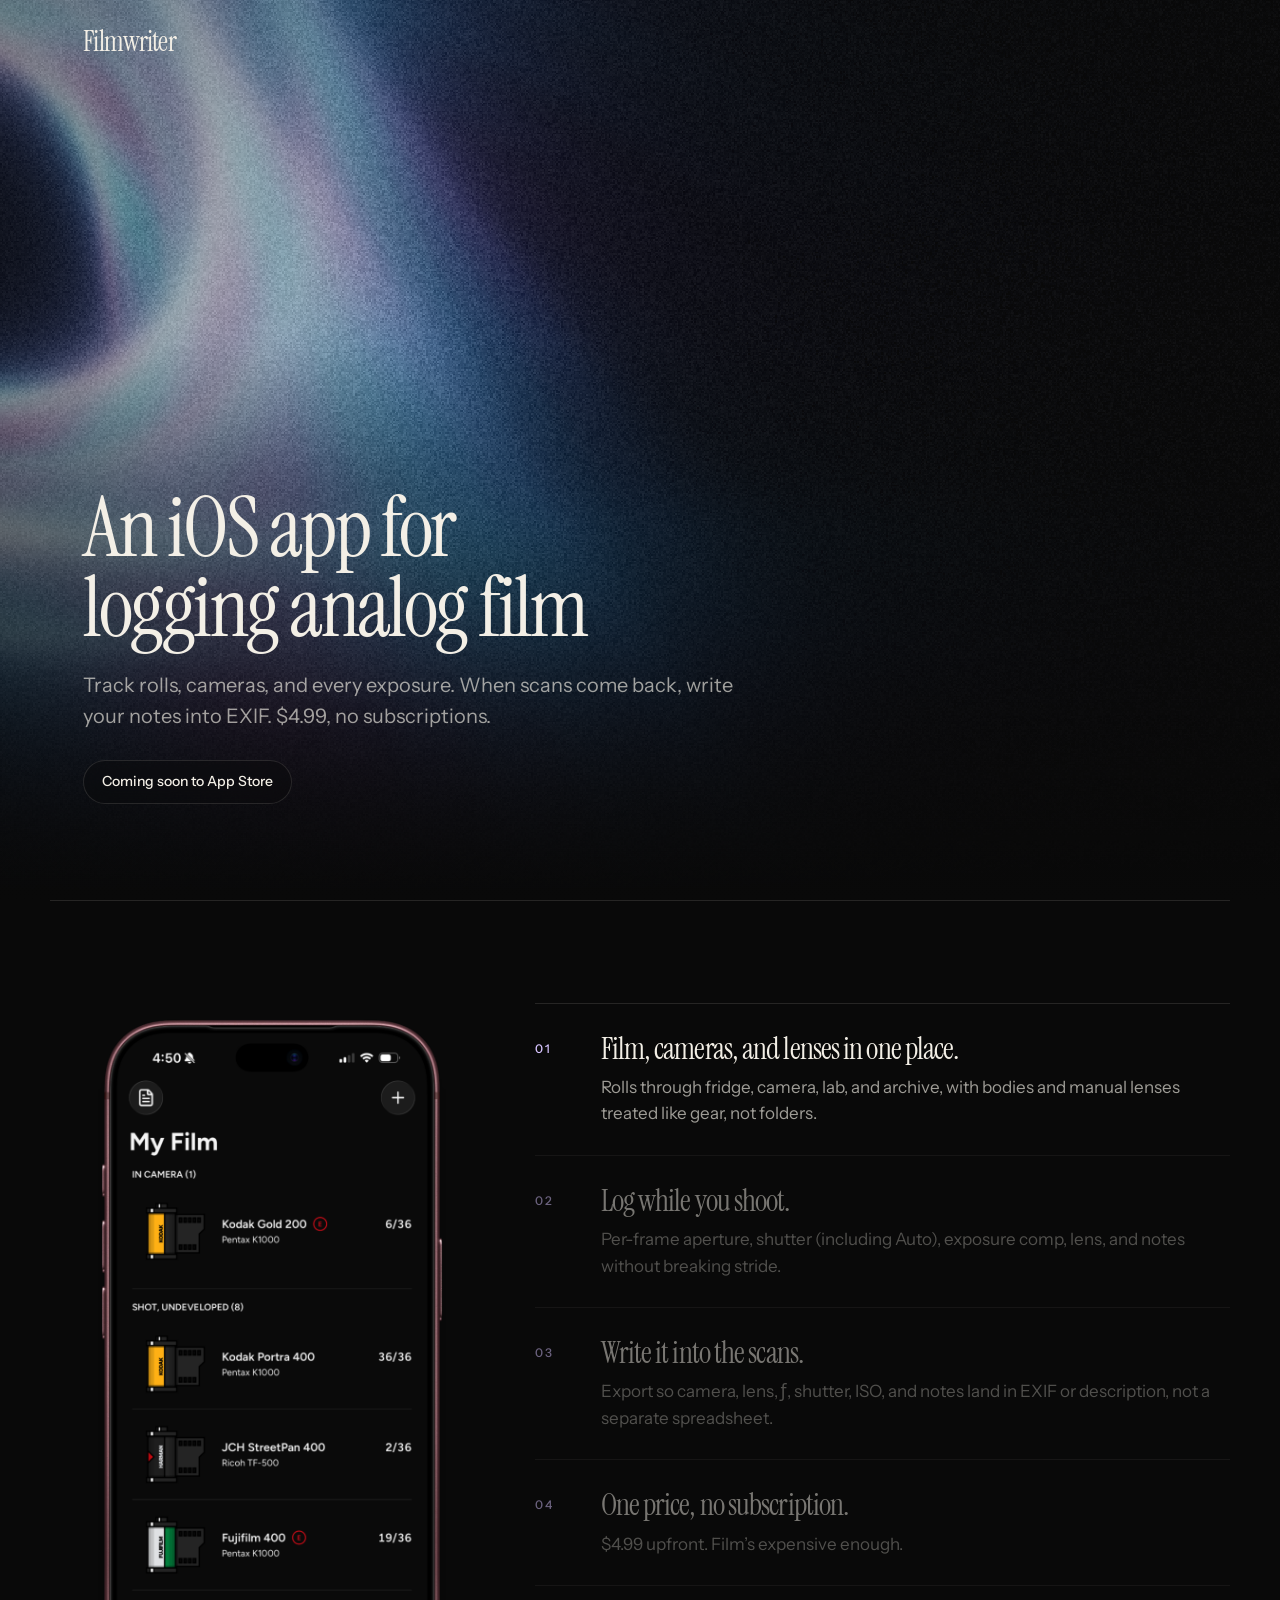
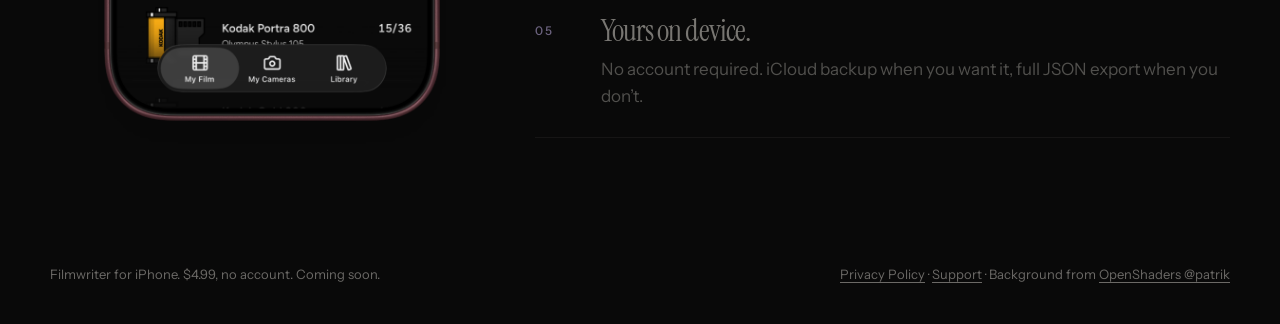
==== commit 0241eda4: "Add Support link to footers of index and privacy pages Co-authored-by: Peter Osmenda <digitalunknown" ====
--- a/index.html
+++ b/index.html
@@ -132,6 +132,8 @@
       <p>Filmwriter for iPhone. $4.99, no account. Coming soon.</p>
       <p class="footer-credit">
         <a href="privacy.html">Privacy Policy</a>
+        ·
+        <a href="support.html">Support</a>
         · Background from
         <a href="https://openshaders.com/@patrik" rel="noreferrer">OpenShaders @patrik</a>
       </p>
--- a/css/styles.css
+++ b/css/styles.css
@@ -20,6 +20,7 @@
 
 html {
   scroll-behavior: smooth;
+  color-scheme: dark;
 }
 
 body {
@@ -394,15 +395,27 @@
 }
 
 @media (max-width: 860px) {
+  .nav {
+    position: absolute;
+    background: transparent;
+  }
+
   .hero {
+    min-height: 100vh;
     min-height: 100lvh;
     overflow: visible;
+    background: transparent;
   }
 
   .hero-shader,
   .hero-veil {
-    top: calc(-1 * env(safe-area-inset-top, 0px));
-    height: calc(100% + env(safe-area-inset-top, 0px));
+    top: 0;
+    height: 100vh;
+    height: 100lvh;
+  }
+
+  .hero-shader {
+    opacity: 0.99;
   }
 
   .features {
